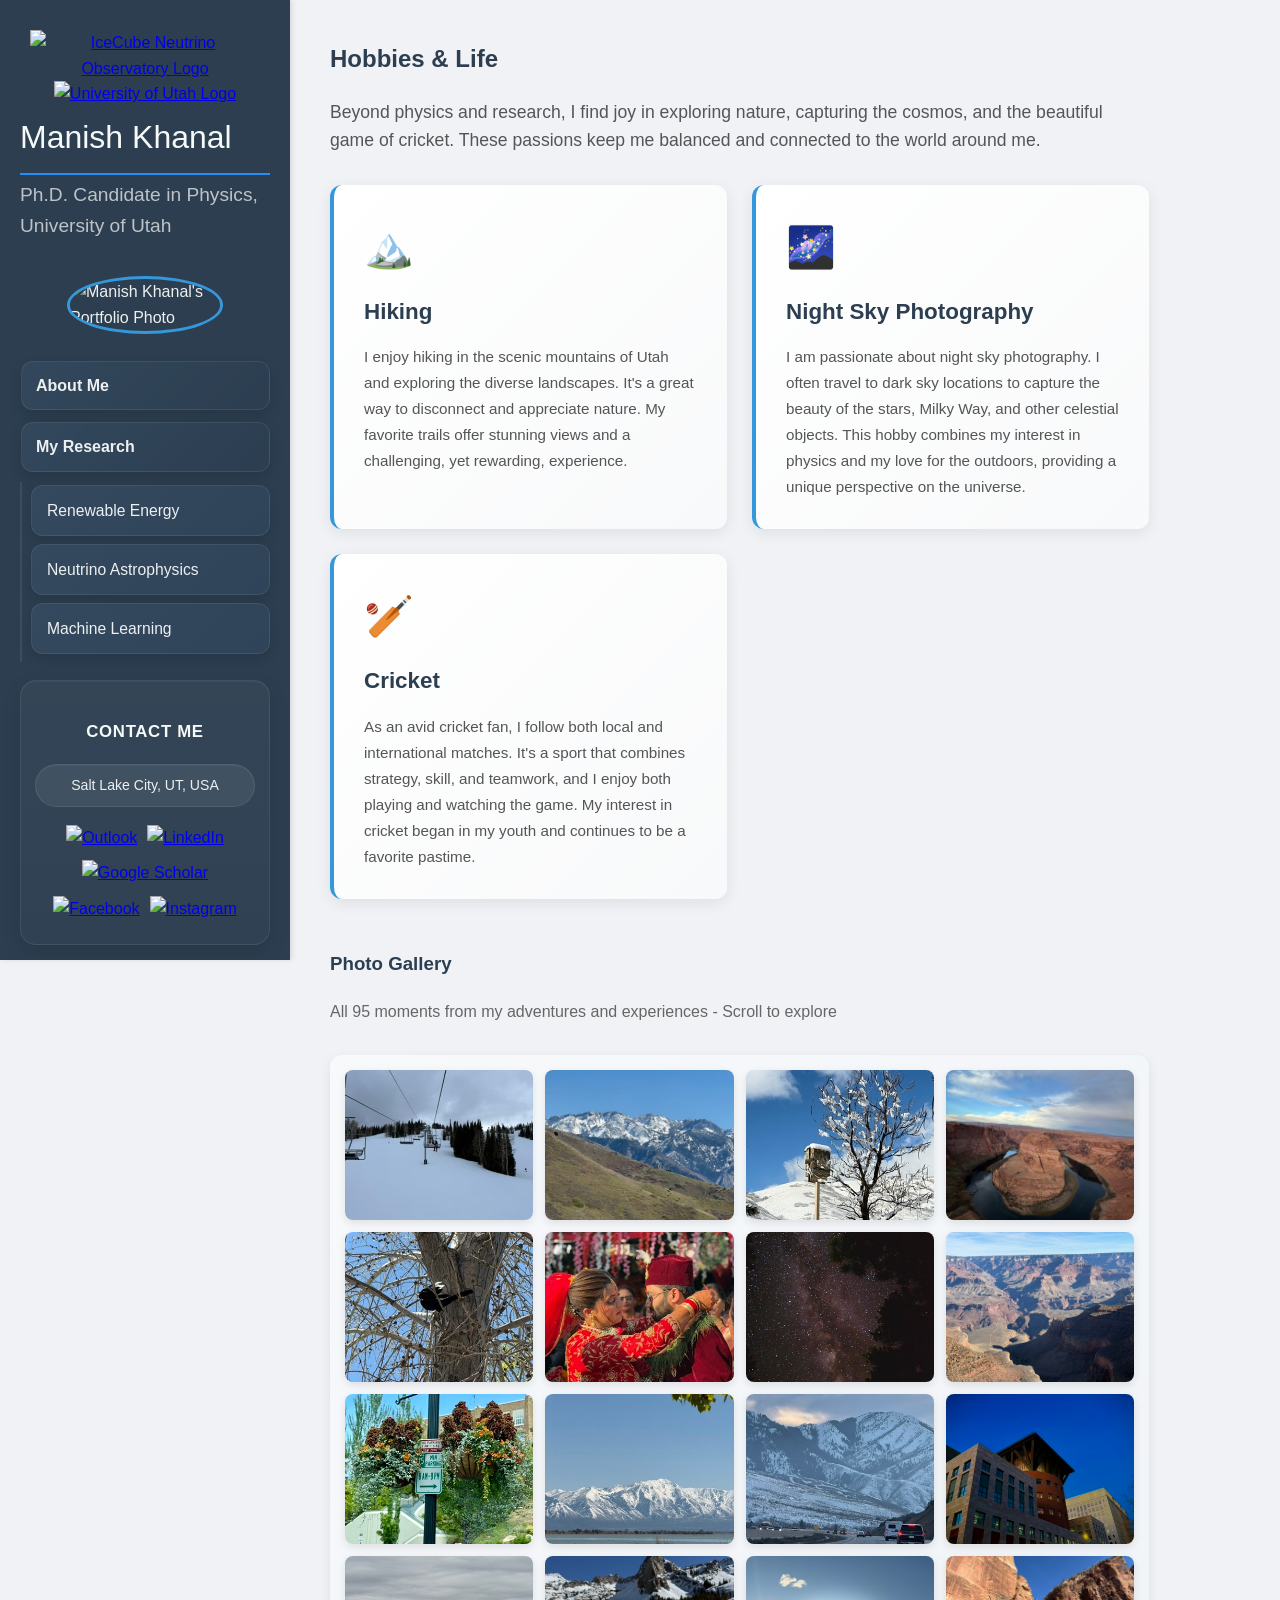
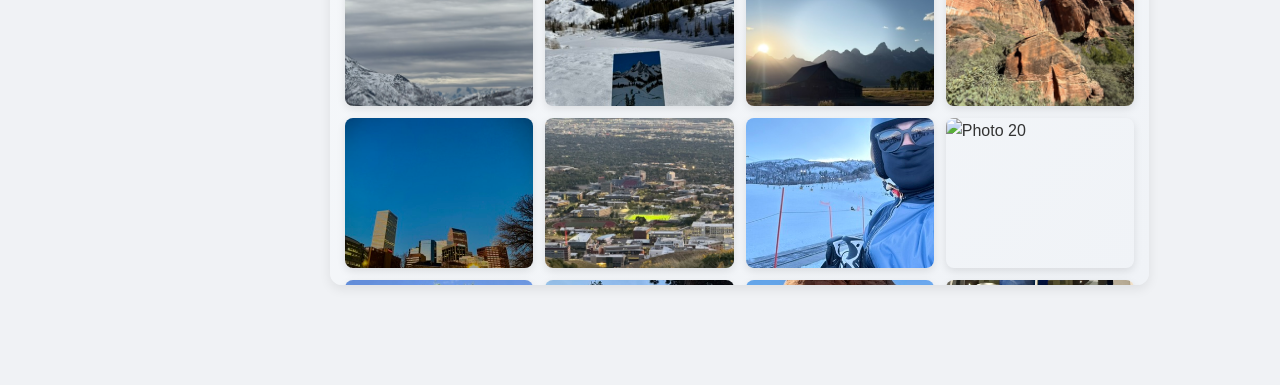
==== hobbies.html @ 235bc9e6 "layout change, hobby page updated, lot of new images" ====
<!DOCTYPE html>
<html lang="en">
<head>
    <meta charset="UTF-8">
    <meta name="viewport" content="width=device-width, initial-scale=1.0">
    <title>Manish's Hobbies & Life</title>
    <link rel="stylesheet" href="style.css">
</head>
<body>
    <div class="main-container">

        <div class="nav-sidebar">
            <header class="logo-header">
                <a href="https://www.icecube.wisc.edu" target="_blank">
                    <img src="images/icecube_logo.jpg" alt="IceCube Neutrino Observatory Logo" class="logo">
                </a>
                <a href="https://physics.utah.edu" target="_blank">
                    <img src="images/uofu_logo.png" alt="University of Utah Logo" class="logo">
                </a>
            </header>
            <h1 class="nav-title">Manish Khanal</h1>
            <p class="nav-subtitle">Ph.D. Candidate in Physics, University of Utah</p>
            <img src="images/portfolio.jpeg" alt="Manish Khanal's Portfolio Photo" class="portfolio-photo">

            <a href="index.html#about" class="nav-link">About Me</a>
            <a href="index.html#research" class="nav-link">My Research</a>
        
            <ul class="nav-links-list">
                <li><a href="index.html#solar-panels" class="sub-nav-link">Renewable Energy</a></li>
                <li><a href="neutrino_emission.html#neutrino-analysis" class="sub-nav-link">Neutrino Astrophysics</a></li>
                <li><a href="machine_learning.html#machine-learning" class="sub-nav-link">Machine Learning</a></li>
            </ul>
        
            <div class="contact-section">
                <h4>Contact Me</h4>
                <p class="location-text">Salt Lake City, UT, USA</p>
                <div class="contact-logos">
                    <a href="mailto:manish.khanal@utah.edu" target="_blank"><img src="images/outlook.png" alt="Outlook"></a>
                    <a href="https://www.linkedin.com/in/manish-khanal-b18b06b3/" target="_blank"><img src="images/linkedin.png" alt="LinkedIn"></a>
                    <a href="https://scholar.google.com/citations?user=y7E-qp8AAAAJ&hl=en&oi=ao" target="_blank"><img src="images/google_scholar.png" alt="Google Scholar"></a>
                    <a href="https://www.facebook.com/khanal.manish13" target="_blank"><img src="images/facebook.png" alt="Facebook"></a>
                    <a href="https://www.instagram.com/khanal_manish/" target="_blank"><img src="images/instagram.png" alt="Instagram"></a>
                </div>
            </div>
        </div>

        <div class="content-area">
            <section class="content-section active">
                <h2>Hobbies & Life</h2>
                <p style="font-size: 1.1em; color: #555; margin-bottom: 30px;">Beyond physics and research, I find joy in exploring nature, capturing the cosmos, and the beautiful game of cricket. These passions keep me balanced and connected to the world around me.</p>
                
                <!-- Hobby Cards Grid -->
                <div class="hobby-cards-grid">
                    <!-- Hiking Card -->
                    <div class="hobby-card">
                        <div class="hobby-card-icon">🏔️</div>
                        <h3>Hiking</h3>
                        <p>I enjoy hiking in the scenic mountains of Utah and exploring the diverse landscapes. It's a great way to disconnect and appreciate nature. My favorite trails offer stunning views and a challenging, yet rewarding, experience.</p>
                    </div>

                    <!-- Night Sky Photography Card -->
                    <div class="hobby-card">
                        <div class="hobby-card-icon">🌌</div>
                        <h3>Night Sky Photography</h3>
                        <p>I am passionate about night sky photography. I often travel to dark sky locations to capture the beauty of the stars, Milky Way, and other celestial objects. This hobby combines my interest in physics and my love for the outdoors, providing a unique perspective on the universe.</p>
                    </div>

                    <!-- Cricket Card -->
                    <div class="hobby-card">
                        <div class="hobby-card-icon">🏏</div>
                        <h3>Cricket</h3>
                        <p>As an avid cricket fan, I follow both local and international matches. It's a sport that combines strategy, skill, and teamwork, and I enjoy both playing and watching the game. My interest in cricket began in my youth and continues to be a favorite pastime.</p>
                    </div>
                </div>

                <!-- Photo Gallery -->
                <h3 style="margin-top: 50px; margin-bottom: 20px;">Photo Gallery</h3>
                <p style="color: #666; margin-bottom: 25px;">All 95 moments from my adventures and experiences - Scroll to explore</p>

                <div class="hobbies-full-gallery">
                    <img src="Hobbies_and_Life/017B1851-C18F-4CE0-9D3B-BD7426C7AF99_4_5005_c.jpeg" alt="Photo 1">
                    <img src="Hobbies_and_Life/02DE0E8D-BD96-4F7A-A7CB-77FEFAD4B416_4_5005_c.jpeg" alt="Photo 2">
                    <img src="Hobbies_and_Life/0559FD02-8089-47F7-A5D1-547093FF210C_4_5005_c.jpeg" alt="Photo 3">
                    <img src="Hobbies_and_Life/080DD6CC-2564-438B-ADCC-9A3ACFE06BD1_1_105_c.jpeg" alt="Photo 4">
                    <img src="Hobbies_and_Life/094713EF-1FD1-4F84-AF59-F64A5D6315E0_4_5005_c.jpeg" alt="Photo 5">
                    <img src="Hobbies_and_Life/0BB88F69-4EE4-4FE7-8C8B-1FABCC904FBC_4_5005_c.jpeg" alt="Photo 6">
                    <img src="Hobbies_and_Life/0E691955-A9EA-427E-A03A-BC2FE4EB07DB_4_5005_c.jpeg" alt="Photo 7">
                    <img src="Hobbies_and_Life/10247A38-C47A-4F08-9385-C125DF811C5B_1_105_c.jpeg" alt="Photo 8">
                    <img src="Hobbies_and_Life/12E4CC39-4751-4A7E-9F38-5554C86C96D8_4_5005_c.jpeg" alt="Photo 9">
                    <img src="Hobbies_and_Life/16E349BF-4B1A-4EFA-B11A-70520958B3D3_4_5005_c.jpeg" alt="Photo 10">
                    <img src="Hobbies_and_Life/172CC603-9423-4D46-BF0A-D009BB8DB2EA_4_5005_c.jpeg" alt="Photo 11">
                    <img src="Hobbies_and_Life/1AA8C7EF-71FF-4F7F-9176-0F5B998BA7E8_4_5005_c.jpeg" alt="Photo 12">
                    <img src="Hobbies_and_Life/1CC70126-639C-479C-95A9-93F84C14264A_1_105_c.jpeg" alt="Photo 13">
                    <img src="Hobbies_and_Life/1DEF2F4F-89CE-4028-BC0A-3796AEF959A1_4_5005_c.jpeg" alt="Photo 14">
                    <img src="Hobbies_and_Life/2425BB9F-E65A-46A0-9AB7-BE759B9DEB56_4_5005_c.jpeg" alt="Photo 15">
                    <img src="Hobbies_and_Life/24A64D36-8AAB-4DAF-9013-6B3F6868BFF6_1_105_c.jpeg" alt="Photo 16">
                    <img src="Hobbies_and_Life/2574C256-F25F-4135-A7C7-E0B39E336A6D_4_5005_c.jpeg" alt="Photo 17">
                    <img src="Hobbies_and_Life/27EC3EE4-7482-46DE-B541-2841F70E9678_4_5005_c.jpeg" alt="Photo 18">
                    <img src="Hobbies_and_Life/283A55C3-E76D-4236-836A-84B847E29D2D_4_5005_c.jpeg" alt="Photo 19">
                    <img src="Hobbies_and_Life/28D03ABA-412A-4B46-9E7B-F49E2B3E1EFC_4_5005_c.jpeg" alt="Photo 20">
                    <img src="Hobbies_and_Life/29BD7548-A1A5-4A00-8FA9-CE3C83A9507F_4_5005_c.jpeg" alt="Photo 21">
                    <img src="Hobbies_and_Life/2A7D5CB9-CFBB-404C-84B3-2D0B031C0FB7_4_5005_c.jpeg" alt="Photo 22">
                    <img src="Hobbies_and_Life/328C292C-ACB4-463E-9B6A-D1FBA8773172_4_5005_c.jpeg" alt="Photo 23">
                    <img src="Hobbies_and_Life/332D9F2F-D268-4D69-809F-54FD114357A0_1_105_c.jpeg" alt="Photo 24">
                    <img src="Hobbies_and_Life/342DDEA4-E592-4108-A7AB-C749AB7665FE_1_105_c.jpeg" alt="Photo 25">
                    <img src="Hobbies_and_Life/43112AAD-2B2F-4E30-8806-0803AA9157EF_1_105_c.jpeg" alt="Photo 26">
                    <img src="Hobbies_and_Life/45FB49AC-EA8C-4904-810E-4C09D7D8C596_4_5005_c.jpeg" alt="Photo 27">
                    <img src="Hobbies_and_Life/4740E9EC-63F5-41EA-9002-C8B1589D8207_4_5005_c.jpeg" alt="Photo 28">
                    <img src="Hobbies_and_Life/4820039C-A045-4CB2-A4C3-97488E21FE77_4_5005_c.jpeg" alt="Photo 29">
                    <img src="Hobbies_and_Life/49E93D22-22A7-49E5-9F05-580747F8E4E7_4_5005_c.jpeg" alt="Photo 30">
                    <img src="Hobbies_and_Life/4C583D8B-5982-47AD-84CF-22DBB6B89F8D_4_5005_c.jpeg" alt="Photo 31">
                    <img src="Hobbies_and_Life/4D3AF642-0700-4A4B-9E7B-281B27455D94_1_105_c.jpeg" alt="Photo 32">
                    <img src="Hobbies_and_Life/56BB935C-FA28-4356-8D1C-11F23285A25D_4_5005_c.jpeg" alt="Photo 33">
                    <img src="Hobbies_and_Life/63E83A99-F102-4F69-80B7-4BC01670B165_4_5005_c.jpeg" alt="Photo 34">
                    <img src="Hobbies_and_Life/6530C744-C09F-476F-9E98-F811C3A9E760_1_105_c.jpeg" alt="Photo 35">
                    <img src="Hobbies_and_Life/68F6398B-9B5F-41B8-A2F7-E7B289EA7EE5_4_5005_c.jpeg" alt="Photo 36">
                    <img src="Hobbies_and_Life/6AEF536D-B340-4811-AAA9-39ED4401DD2D_1_105_c.jpeg" alt="Photo 37">
                    <img src="Hobbies_and_Life/6DEE94D6-A308-4168-937D-C639CE0ECFAA_4_5005_c.jpeg" alt="Photo 38">
                    <img src="Hobbies_and_Life/755C970A-D46C-48BA-B45D-722233A485D2_4_5005_c.jpeg" alt="Photo 39">
                    <img src="Hobbies_and_Life/75F65614-8A7F-4EC7-98BC-AAC090F81337_4_5005_c.jpeg" alt="Photo 40">
                    <img src="Hobbies_and_Life/770E0D47-4795-49D0-A3F7-C11B08E0022B_4_5005_c.jpeg" alt="Photo 41">
                    <img src="Hobbies_and_Life/78DE16F9-B5F-41B8-A2F7-E7B289EA7EE5_4_5005_c.jpeg" alt="Photo 42">
                    <img src="Hobbies_and_Life/7AB1F613-7265-4E32-92A2-F49BCC9F9A1B_4_5005_c.jpeg" alt="Photo 43">
                    <img src="Hobbies_and_Life/7AB3187D-154A-4450-92E6-472C00BB0FD3_4_5005_c.jpeg" alt="Photo 44">
                    <img src="Hobbies_and_Life/7E27D6EB-070A-4D03-8296-A8BAAF79C680_4_5005_c.jpeg" alt="Photo 45">
                    <img src="Hobbies_and_Life/84DB0F51-DF7B-4ED1-950C-4356C3951C61_4_5005_c.jpeg" alt="Photo 46">
                    <img src="Hobbies_and_Life/87FDEFA8-C037-4D59-902D-20A9A5A28E63_4_5005_c.jpeg" alt="Photo 47">
                    <img src="Hobbies_and_Life/88084EDA-D30F-460B-9F95-EBBF20919A2A_1_105_c.jpeg" alt="Photo 48">
                    <img src="Hobbies_and_Life/8950A75B-2746-42FA-903B-07AB3704CF5A_4_5005_c.jpeg" alt="Photo 49">
                    <img src="Hobbies_and_Life/89CF8B2C-9C49-4897-9B21-4256F0B87E92_4_5005_c.jpeg" alt="Photo 50">
                    <img src="Hobbies_and_Life/8B1899FE-5A7F-4871-A3B5-A1721A2ED6C4_1_105_c.jpeg" alt="Photo 51">
                    <img src="Hobbies_and_Life/8BA912D6-9231-41F7-917E-FE5BDAD02319_1_105_c.jpeg" alt="Photo 52">
                    <img src="Hobbies_and_Life/8CC1BA1F-DF6D-41B2-80CE-7223219FBD7E_4_5005_c.jpeg" alt="Photo 53">
                    <img src="Hobbies_and_Life/9309C2C6-0111-4394-B73B-C15C08F99C84_4_5005_c.jpeg" alt="Photo 54">
                    <img src="Hobbies_and_Life/9592ED91-B9F0-49A2-852B-36AE720994DE_4_5005_c.jpeg" alt="Photo 55">
                    <img src="Hobbies_and_Life/9BB78A63-4142-466B-997D-DF14A4A9FCEB_4_5005_c.jpeg" alt="Photo 56">
                    <img src="Hobbies_and_Life/9D252803-1767-418B-80A3-D8EDDF6222A5_4_5005_c.jpeg" alt="Photo 57">
                    <img src="Hobbies_and_Life/9F6B5AEC-A162-4942-8510-3745DDA84D41_1_105_c.jpeg" alt="Photo 58">
                    <img src="Hobbies_and_Life/A3B03FC3-0414-4D27-9AE2-1370BE2A88EE_4_5005_c.jpeg" alt="Photo 59">
                    <img src="Hobbies_and_Life/A3B87DE5-8353-4401-9641-DA6E207D6011_4_5005_c.jpeg" alt="Photo 60">
                    <img src="Hobbies_and_Life/AAC3BB2F-16A2-47AA-B274-0D4E0DF67589_4_5005_c.jpeg" alt="Photo 61">
                    <img src="Hobbies_and_Life/AB23514A-DAC3-48FC-8723-5DD154339CA9_4_5005_c.jpeg" alt="Photo 62">
                    <img src="Hobbies_and_Life/ACF0FC73-7AD2-46EB-A24D-512719AA8860_1_105_c.jpeg" alt="Photo 63">
                    <img src="Hobbies_and_Life/AEB36643-045C-46CB-88EB-12B6670DE879_4_5005_c.jpeg" alt="Photo 64">
                    <img src="Hobbies_and_Life/AF0DC70B-9025-425F-830B-7E8F69070F86_1_105_c.jpeg" alt="Photo 65">
                    <img src="Hobbies_and_Life/B3A413F9-596D-42D1-B3F3-5EED3DF4E062_4_5005_c.jpeg" alt="Photo 66">
                    <img src="Hobbies_and_Life/B4BE1362-9C1F-4B38-B401-8B70E73285C3_4_5005_c.jpeg" alt="Photo 67">
                    <img src="Hobbies_and_Life/B56E679D-491E-4582-B15C-3D1A90F0146B_1_105_c.jpeg" alt="Photo 68">
                    <img src="Hobbies_and_Life/B7F2CA50-9377-4F68-84EB-CE3C34C61B27_4_5005_c.jpeg" alt="Photo 69">
                    <img src="Hobbies_and_Life/BD3049E1-282D-4983-B17F-FAFD1001ED3C_1_105_c.jpeg" alt="Photo 70">
                    <img src="Hobbies_and_Life/BF0554E2-D4B9-4DCC-BAFE-76BD292AF1F8_4_5005_c.jpeg" alt="Photo 71">
                    <img src="Hobbies_and_Life/C0E56EA9-427B-483D-8837-8175A9B73969_1_105_c.jpeg" alt="Photo 72">
                    <img src="Hobbies_and_Life/C1664C4E-0E4A-4FD0-9929-E5EC2EB4FF2C_1_105_c.jpeg" alt="Photo 73">
                    <img src="Hobbies_and_Life/CA08658A-CE47-47DF-AF9B-B9D395CCB787_1_105_c.jpeg" alt="Photo 74">
                    <img src="Hobbies_and_Life/CC0CDA7A-A4F8-4C1D-A8E8-1F59D75AA84D_4_5005_c.jpeg" alt="Photo 75">
                    <img src="Hobbies_and_Life/CC0FCF34-46BC-49BE-9067-EC16E44BE89E_1_105_c.jpeg" alt="Photo 76">
                    <img src="Hobbies_and_Life/CC645D57-4989-45E8-8BDC-B523D1DAB58F_4_5005_c.jpeg" alt="Photo 77">
                    <img src="Hobbies_and_Life/CD0677D8-FECE-4C30-8D0C-8B0F5566BE69_4_5005_c.jpeg" alt="Photo 78">
                    <img src="Hobbies_and_Life/CD5728C7-7EB9-4FF1-89E4-D7BC48C49E2D_4_5005_c.jpeg" alt="Photo 79">
                    <img src="Hobbies_and_Life/D11F564F-2C12-43C2-A889-993894E5277F_1_105_c.jpeg" alt="Photo 80">
                    <img src="Hobbies_and_Life/D7729D46-4BE7-4FAC-A38A-14902268DB49_4_5005_c.jpeg" alt="Photo 81">
                    <img src="Hobbies_and_Life/D8AD4546-372E-4E72-9168-E5CC54CA1B0F_4_5005_c.jpeg" alt="Photo 82">
                    <img src="Hobbies_and_Life/DA5E50E7-CFCC-4BB5-A0E5-B4CFF041EC03_4_5005_c.jpeg" alt="Photo 83">
                    <img src="Hobbies_and_Life/DB38BC02-1A80-435F-ACE2-FCF0A957DEDF_4_5005_c.jpeg" alt="Photo 84">
                    <img src="Hobbies_and_Life/E3261690-16AF-470A-8AF4-F90FEA890763_4_5005_c.jpeg" alt="Photo 85">
                    <img src="Hobbies_and_Life/E852ABB5-81A0-4EAF-A3E0-E638CD5C03BA_4_5005_c.jpeg" alt="Photo 86">
                    <img src="Hobbies_and_Life/E98B1071-04E5-4FBD-B324-10F67BB99B6D_4_5005_c.jpeg" alt="Photo 87">
                    <img src="Hobbies_and_Life/E99A39F8-D667-41F7-966A-90F51FA4B2DD_1_105_c.jpeg" alt="Photo 88">
                    <img src="Hobbies_and_Life/EECEBECB-CE87-41B7-BAF8-529BBDEB9A57_4_5005_c.jpeg" alt="Photo 89">
                    <img src="Hobbies_and_Life/F22ECB6B-773B-4F5E-9768-C24CEB9D50A6_4_5005_c.jpeg" alt="Photo 90">
                    <img src="Hobbies_and_Life/F2E648B0-FD83-412A-835D-89E0FD0A327C_4_5005_c.jpeg" alt="Photo 91">
                    <img src="Hobbies_and_Life/F4DF6EED-AD51-48DF-99CB-BAC03A19B289_4_5005_c.jpeg" alt="Photo 92">
                    <img src="Hobbies_and_Life/FA1B2D14-62C0-4BF9-ADC1-FD5806E257B9_4_5005_c.jpeg" alt="Photo 93">
                    <img src="Hobbies_and_Life/FBB98CEE-60CA-4C3A-A023-7F07532EAF5F_4_5005_c.jpeg" alt="Photo 94">
                    <img src="Hobbies_and_Life/FDB11175-D843-403D-B0C9-6D0403821316_4_5005_c.jpeg" alt="Photo 95">
                </div>

            </section>
        </div>
    </div>

    <script src="script.js"></script>
</body>
</html>
---- style.css ----
body {
    font-family: 'Segoe UI', Tahoma, Geneva, Verdana, sans-serif;
    margin: 0;
    background-color: #f0f2f5; /* A light grey background */
    color: #333;
    line-height: 1.6;
}

/* Main Container for the Flexbox Layout */
.main-container {
    display: flex;
    min-height: 100vh;
}

/* Left Navigation Sidebar */
.nav-sidebar {
    width: 250px;
    background-color: #2c3e50;
    color: #ecf0f1;
    padding: 30px 20px;
    box-shadow: 2px 0 5px rgba(0, 0, 0, 0.1);
    display: flex;
    flex-direction: column;
    position: fixed;
    height: 100vh;
    z-index: 100;
    overflow-y: auto;
}

.nav-title {
    font-size: 2em;
    font-weight: 300;
    margin-bottom: 5px;
    color:#f5f9f7;
    border-bottom: 2px solid #278ef5;
    padding-bottom: 10px;
}

.nav-subtitle {
    font-size: 1.2em;
    font-weight: 300;
    color: #bdc3c7;
    margin-top: 0;
    margin-bottom: 20px;
}

.nav-link, .sub-nav-link {
    color: #ecf0f1;
    text-decoration: none;
    padding: 2px 12px;
    margin-bottom: 0px;
    border-radius: 12px;
    transition: background-color 0.25s ease, color 0.25s ease, transform 0.25s ease, box-shadow 0.25s ease;
}

.nav-link:hover, .sub-nav-link:hover {
    background-color: #34495e;
    transform: translateX(1px);
}

.nav-link {
    font-size: 1em;
    padding: 11px 14px;
    margin-top: 12px;
    margin-left:1px;
    font-weight: bold;
    background: linear-gradient(135deg, rgba(52, 73, 94, 0.92), rgba(44, 62, 80, 1));
    border: 1px solid rgba(255, 255, 255, 0.08);
    box-shadow: 0 6px 14px rgba(0, 0, 0, 0.12);
}

.nav-link.active {
    background: linear-gradient(135deg, #3498db, #2980b9);
    border: 1px solid rgba(52, 152, 219, 0.5);
    box-shadow: 0 6px 20px rgba(52, 152, 219, 0.4);
    color: #fff;
}

.sub-nav-link {
    margin-top: 3px;
    margin-left: 3px;
    padding: 9px 10px;
    font-size: 0.8em;
    background: rgba(255, 255, 255, 0.06);
    border: 1px solid rgba(255, 255, 255, 0.08);
    box-shadow: 0 2px 10px rgba(0, 0, 0, 0.08);
}

/* Main Content Area */
.content-area {
    margin-left: 290px; /* Aligned with sidebar width (250px + 40px padding) */
    flex-grow: 1;
    padding: 40px;
    box-sizing: border-box;
    overflow-x: hidden;
}

/* Sections Styling */
.content-section {
    width: 90%;    margin-bottom: 60px; /* added spacing between sections */}

/* Manual slider */
.manual-slider {
    position: relative;
    display: flex;
    align-items: center;
    gap: 10px;
    margin: 18px 0 24px 0;
}

.manual-slider--compact {
    min-height: 250px;
}

.manual-slider--large {
    min-height: 290px;
}

.slider-viewport {
    width: 100%;
    overflow-x: auto;
    overflow-y: hidden;
    scroll-snap-type: x mandatory;
    scroll-behavior: smooth;
    scrollbar-width: none;
    -ms-overflow-style: none;
    border-radius: 16px;
    background: #f7f9fb;
    padding: 18px 10px;
    box-shadow: 0 6px 18px rgba(0, 0, 0, 0.08);
}

.slider-viewport::-webkit-scrollbar {
    display: none;
}

.slider-track {
    display: flex;
    gap: 16px;
    width: max-content;
    align-items: stretch;
}

.slider-track img {
    flex: 0 0 auto;
    width: 260px;
    height: 180px;
    object-fit: cover;
    border-radius: 14px;
    scroll-snap-align: start;
    box-shadow: 0 4px 12px rgba(0, 0, 0, 0.12);
    transition: transform 0.2s ease, box-shadow 0.2s ease;
}

.manual-slider--large .slider-track img {
    width: 300px;
    height: 220px;
}

.slider-track img:hover {
    transform: translateY(-3px) scale(1.02);
    box-shadow: 0 10px 20px rgba(0, 0, 0, 0.14);
}

.slider-button {
    flex: 0 0 auto;
    width: 44px;
    height: 44px;
    border: none;
    border-radius: 50%;
    background: #3498db;
    color: white;
    font-size: 1.8rem;
    line-height: 1;
    cursor: pointer;
    box-shadow: 0 4px 12px rgba(0, 0, 0, 0.12);
    display: grid;
    place-items: center;
    transition: background-color 0.2s ease, transform 0.2s ease;
}

.slider-button:hover {
    background: #2980b9;
    transform: translateY(-2px);
}

.slider-button:active {
    transform: translateY(0);
}

@media (max-width: 900px) {
    .manual-slider {
        gap: 8px;
    }

    .slider-button {
        width: 38px;
        height: 38px;
        font-size: 1.5rem;
    }

    .slider-track img {
        width: 220px;
        height: 150px;
    }

    .manual-slider--large .slider-track img {
        width: 240px;
        height: 170px;
    }
}

/* Research section image */
.research-section-image {
    width: 100%;
    max-width: 600px;
    height: auto;
    border-radius: 10px;
    object-fit: cover;
    box-shadow: 0 6px 16px rgba(0, 0, 0, 0.12);
    margin: 24px 0;
    display: block;
}

/* Research images grid */
.research-images-grid {
    display: grid;
    grid-template-columns: repeat(auto-fit, minmax(300px, 1fr));
    gap: 24px;
    margin: 32px 0;
}

.research-images-grid img {
    width: 100%;
    height: auto;
    border-radius: 12px;
    object-fit: cover;
    box-shadow: 0 6px 16px rgba(0, 0, 0, 0.12);
    transition: transform 0.3s ease, box-shadow 0.3s ease;
}

.research-images-grid img:hover {
    transform: translateY(-8px);
    box-shadow: 0 12px 24px rgba(0, 0, 0, 0.16);
}

/* Research document box */
.research-document-box {
    background: linear-gradient(135deg, #ecf0f1 0%, #f5f7fa 100%);
    border-left: 5px solid #3498db;
    padding: 24px;
    border-radius: 10px;
    margin: 32px 0;
    box-shadow: 0 4px 12px rgba(0, 0, 0, 0.08);
}

.research-document-box h4 {
    color: #2c3e50;
    margin-top: 0;
    font-size: 1.2em;
}

/* Landing page research summaries */
.research-summary {
    font-size: 1.05em;
    color: #34495e;
    background: linear-gradient(135deg, #f8fbff 0%, #eef5fb 100%);
    border-left: 5px solid #3498db;
    padding: 18px 20px;
    border-radius: 12px;
    margin: 12px 0 18px;
    box-shadow: 0 4px 14px rgba(0, 0, 0, 0.06);
}

.research-pill-row {
    display: flex;
    flex-wrap: wrap;
    gap: 10px;
    margin: 14px 0 18px;
}

.research-pill {
    display: inline-block;
    background: #eaf3fb;
    color: #2c3e50;
    border: 1px solid #cfe3f5;
    padding: 8px 12px;
    border-radius: 999px;
    font-size: 0.9em;
    font-weight: 600;
}

.research-card-grid {
    display: grid;
    grid-template-columns: repeat(auto-fit, minmax(240px, 1fr));
    gap: 16px;
    margin: 18px 0 22px;
}

.research-info-card {
    background: #ffffff;
    border-radius: 14px;
    padding: 18px 18px 16px;
    border: 1px solid #e7edf3;
    box-shadow: 0 6px 16px rgba(0, 0, 0, 0.06);
    transition: transform 0.25s ease, box-shadow 0.25s ease;
}

.research-info-card:hover {
    transform: translateY(-4px);
    box-shadow: 0 10px 22px rgba(0, 0, 0, 0.09);
}

.research-info-card h3 {
    font-size: 1.05em;
    margin-bottom: 10px;
    color: #2c3e50;
}

.research-info-card p {
    margin: 0;
    color: #566573;
}

.highlights-stack {
    display: flex;
    flex-direction: column;
    gap: 16px;
    margin: 18px 0 22px;
}

.cv-list {
    margin: 0;
    padding-left: 20px;
    color: #566573;
}

.cv-list li {
    margin-bottom: 8px;
}

.cv-list li:last-child {
    margin-bottom: 0;
}

.publication-list em {
    color: #34495e;
}

.research-metric-row {
    display: grid;
    grid-template-columns: repeat(auto-fit, minmax(150px, 1fr));
    gap: 14px;
    margin: 18px 0 18px;
}

.research-metric {
    background: linear-gradient(135deg, #ffffff 0%, #f5f9fc 100%);
    border: 1px solid #e5edf4;
    border-radius: 12px;
    padding: 16px;
    text-align: center;
    box-shadow: 0 4px 12px rgba(0, 0, 0, 0.05);
}

.research-metric span {
    display: block;
    font-size: 1.35em;
    font-weight: 700;
    color: #3498db;
    margin-bottom: 6px;
}

.research-metric small {
    color: #6b7b88;
    font-size: 0.9em;
}

.research-cta-link {
    display: inline-block;
    margin-top: 8px;
    padding: 12px 18px;
    background-color: #3498db;
    color: #ffffff;
    text-decoration: none;
    font-weight: bold;
    border-radius: 8px;
    transition: background-color 0.25s ease, transform 0.2s ease;
}

.research-cta-link:hover {
    background-color: #2980b9;
    transform: translateY(-2px);
}

.document-link {
    display: inline-block;
    margin-top: 12px;
    padding: 12px 20px;
    background-color: #3498db;
    color: #fff;
    text-decoration: none;
    border-radius: 6px;
    transition: background-color 0.3s ease, transform 0.2s ease;
    font-weight: bold;
}

.document-link:hover {
    background-color: #2980b9;
    transform: translateY(-2px);
}

/* Academic Overview Styling */
.education-timeline {
    margin: 24px 0;
}

.education-item {
    background: linear-gradient(135deg, #f5f7fa 0%, #ecf0f1 100%);
    border-left: 5px solid #3498db;
    padding: 20px;
    margin-bottom: 20px;
    border-radius: 8px;
    box-shadow: 0 2px 8px rgba(0, 0, 0, 0.08);
}

.education-degree {
    font-size: 1.2em;
    font-weight: bold;
    color: #2c3e50;
    margin-bottom: 6px;
}

.education-institution {
    color: #3498db;
    font-weight: 600;
    margin-bottom: 4px;
}

.education-period {
    color: #7f8c8d;
    font-size: 0.95em;
    margin-bottom: 10px;
}

.education-details p {
    margin: 6px 0;
    color: #555;
    font-size: 0.95em;
}

.research-experience {
    margin: 24px 0;
}

.research-experience h4 {
    color: #2c3e50;
    margin-top: 20px;
    margin-bottom: 8px;
    font-size: 1.1em;
    border-bottom: 2px solid #ecf0f1;
    padding-bottom: 8px;
}

.research-experience p {
    color: #555;
    margin: 8px 0;
    font-size: 0.95em;
}

.research-experience ul {
    margin: 12px 0 24px 24px;
    color: #555;
}

.research-experience li {
    margin-bottom: 10px;
    line-height: 1.6;
}

.expertise-grid {
    display: grid;
    grid-template-columns: repeat(auto-fit, minmax(280px, 1fr));
    gap: 20px;
    margin: 24px 0;
}

.expertise-item {
    background: #f9fafb;
    border: 2px solid #ecf0f1;
    border-radius: 10px;
    padding: 18px;
    transition: all 0.3s ease;
}

.expertise-item:hover {
    border-color: #3498db;
    box-shadow: 0 6px 16px rgba(52, 152, 219, 0.15);
    transform: translateY(-4px);
}

.expertise-item strong {
    color: #2c3e50;
    font-size: 1.05em;
    display: block;
    margin-bottom: 10px;
    border-bottom: 2px solid #3498db;
    padding-bottom: 8px;
}

.expertise-item p {
    color: #555;
    font-size: 0.95em;
    margin: 0;
}

.hidden {
    display: none;
}

.active {
    display: block;
}

/* Specific Element Styling */
h1, h2, h3 {
    color: #2c3e50;
    margin-top: 0;
}

p {
    margin-bottom: 1em;
}

.content-section h2 a {
    color: inherit;
    text-decoration: none;
}

.content-section h2 a:hover {
    color: #3498db;
}

.research-section-heading {
    display: inline-block;
    padding: 10px 16px;
    margin-bottom: 14px;
    border-radius: 12px;
    background: linear-gradient(135deg, #f7fbff 0%, #e9f3fb 100%);
    border: 1px solid #d8e8f5;
    box-shadow: 0 4px 12px rgba(0, 0, 0, 0.06);
}

.research-section-heading a {
    display: inline-block;
    position: relative;
    padding-left: 14px;
    text-decoration: none;
}

.research-section-heading a::before {
    content: '';
    position: absolute;
    left: 0;
    top: 50%;
    transform: translateY(-50%);
    width: 5px;
    height: 70%;
    border-radius: 999px;
    background: #3498db;
}

.back-to-research {
    display: inline-block;
    margin-bottom: 20px;
    color: #3498db;
    text-decoration: none;
    font-weight: bold;
}

.back-to-research:hover {
    color: #2980b9;
}

/* New styling for the research links list */
.nav-links-list {
    list-style-type: none; /* Removes bullet points */
    padding: 0;
    margin: 10px 0 0 0;
    padding-left: 6px;
    border-left: 2px solid rgba(255, 255, 255, 0.08);
}

.nav-links-list li {
    margin-bottom: 8px;
}

.nav-links-list li a {
    display: block; /* Makes the entire link a clickable block */
    background: linear-gradient(135deg, #34495e 0%, #2f4359 100%);
    color: #ecf0f1;
    text-decoration: none;
    padding: 12px 15px;
    border-radius: 12px;
    font-size: 0.98em; /* Increased font size */
    transition: transform 0.25s ease, background-color 0.25s ease, box-shadow 0.25s ease;
    box-shadow: 0 5px 12px rgba(0, 0, 0, 0.12);
}

.nav-links-list li a:hover {
    background-color: #3498db;
    transform: translateY(-2px) translateX(2px); /* Subtle animation on hover */
    box-shadow: 0 10px 16px rgba(0, 0, 0, 0.16);
}

/* Styling for the About Me links container */
.about-links {
    margin-top: 10px;
    display: flex;
    gap: 15px; /* Adds space between the buttons */
}

/* Base styling for the buttons */
.cv-link,
.github-link {
    display: inline-block;
    padding: 12px 24px;
    text-decoration: none;
    font-weight: bold;
    border-radius: 5px;
    transition: background-color 0.3s ease, transform 0.3s ease;
}

/* Specific button colors and hover effects */
.cv-link {
    background-color: #3498db; /* A nice blue color */
    color: #fff;
}

.cv-link:hover {
    background-color: #2980b9;
    transform: translateY(-2px);
}

.github-link {
    background-color: #2c3e50; /* A dark grey color */
    color: #fff;
}

.github-link:hover {
    background-color: #34495e;
    transform: translateY(-2px);
}

/* Styling for the header with logos */
/* New styling for the logo header inside the sidebar */
.logo-header {
    text-align: center;
    padding-bottom: 5px;

}

.logo {
    height: 38px; /* A smaller height to fit the sidebar */
    width: auto; /* Maintain aspect ratio */
    margin: 0 10px; /* Adjust spacing between logos */
}

/* Styling for the contact section in the sidebar */
.contact-section {
    margin-top: auto;
    padding: 16px 14px 12px;
    margin-top: 18px;
    border-top: 0;
    width: 100%; /* Ensure the section takes full width of its parent */
    min-width: 100%;
    align-self: stretch;
    box-sizing: border-box; /* To prevent padding from overflowing the width */
    background: linear-gradient(180deg, rgba(255,255,255,0.04), rgba(255,255,255,0.02));
    border: 1px solid rgba(255, 255, 255, 0.08);
    border-radius: 16px;
    box-shadow: inset 0 1px 0 rgba(255,255,255,0.04), 0 8px 20px rgba(0,0,0,0.10);
    transition: transform 0.25s ease, box-shadow 0.25s ease, border-color 0.25s ease, background 0.25s ease;
}

.contact-section.is-active {
    background: linear-gradient(180deg, rgba(52, 152, 219, 0.16), rgba(255, 255, 255, 0.03));
    border-color: rgba(52, 152, 219, 0.55);
    box-shadow: 0 0 0 1px rgba(52, 152, 219, 0.12), 0 12px 28px rgba(0,0,0,0.16);
    transform: translateY(-2px);
}

.contact-section.is-active h4 {
    color: #ffffff;
    text-shadow: 0 0 10px rgba(52, 152, 219, 0.55);
}

.contact-section.is-active .location-text {
    background: rgba(52, 152, 219, 0.22);
    box-shadow: 0 0 0 1px rgba(52, 152, 219, 0.25), 0 0 18px rgba(52, 152, 219, 0.15);
}

.contact-section.is-active .contact-logos img {
    filter: drop-shadow(0 0 10px rgba(52, 152, 219, 0.35));
}

.contact-section h4 {
    color: #f5f9f7;
    text-align: center;
    margin-bottom: 18px;
    font-size: 1.05em;
    letter-spacing: 0.04em;
    text-transform: uppercase;
}

.contact-logos {
    display: flex;
    justify-content: center; /* Center the logos horizontally */
    flex-wrap: wrap;
    gap: 10px;
    width: 100%; /* Explicitly set this to ensure centering works */
    margin-bottom: 10px;
}

.contact-logos img {
    height: 38px;
    width: auto;
    margin-bottom: 0;
    transition: transform 0.2s ease, filter 0.2s ease;
}

.contact-logos img:hover {
    transform: scale(1.12) translateY(-2px);
    filter: drop-shadow(0 0 10px rgba(52, 152, 219, 0.45));
}

.site-footer {
    padding: 30px;
    text-align: center;
}

.site-footer .contact-logos {
    display: flex;
    justify-content: center;
    gap: 25px;
}

.location-text {
    color: #ecf0f1; /* A light grey color */
    text-align: center;
    font-size: 0.88em;
    margin-top: 0;
    margin-bottom: 18px;
    padding: 9px 13px;
    background: rgba(255, 255, 255, 0.07);
    border-radius: 999px;
    display: block;
    width: 100%;
    box-sizing: border-box;
    border: 1px solid rgba(255,255,255,0.08);
    box-shadow: inset 0 1px 0 rgba(255,255,255,0.05);
}

.portfolio-photo {
    width: 150px;
    height: 150px;
    border-radius: 50%; /* Makes the image a perfect circle */
    object-fit: cover; /* Ensures the image fills the space without distortion */
    border: 3px solid #3498db;
    margin-top: 15px;
    margin-bottom: 15px;
    display: block; /* Centers the image on its own line */
    margin-left: auto;
    margin-right: auto;
}

/* Hobby Cards Grid */
.hobby-cards-grid {
    display: grid;
    grid-template-columns: repeat(auto-fit, minmax(320px, 1fr));
    gap: 25px;
    margin-bottom: 40px;
    margin-top: 30px;
}

.hobby-card {
    background: linear-gradient(135deg, #ffffff 0%, #f8f9fa 100%);
    border-radius: 12px;
    padding: 30px;
    box-shadow: 0 4px 15px rgba(0, 0, 0, 0.08);
    transition: all 0.3s ease;
    border-left: 4px solid #3498db;
}

.hobby-card:hover {
    transform: translateY(-5px);
    box-shadow: 0 8px 25px rgba(52, 152, 219, 0.15);
}

.hobby-card-icon {
    font-size: 2.5em;
    margin-bottom: 15px;
    display: block;
}

.hobby-card h3 {
    color: #2c3e50;
    margin: 10px 0 15px 0;
    font-size: 1.4em;
    font-weight: 600;
}

.hobby-card p {
    color: #555;
    line-height: 1.7;
    margin: 0;
    font-size: 0.95em;
}

/* Gallery slider styling for hobbies */
.manual-slider--gallery {
    margin-top: 30px;
    margin-bottom: 40px;
}

.manual-slider--gallery .slider-viewport {
    height: 320px;
    overflow-x: auto;
    overflow-y: hidden;
    scroll-snap-type: x mandatory;
    scroll-behavior: smooth;
    scrollbar-width: none;
    -ms-overflow-style: none;
    border-radius: 16px;
    background: linear-gradient(135deg, #f7f9fb 0%, #f0f3f7 100%);
    padding: 15px;
    box-shadow: 0 6px 18px rgba(0, 0, 0, 0.08);
}

.manual-slider--gallery .slider-viewport::-webkit-scrollbar {
    display: none;
}

.manual-slider--gallery .slider-track {
    display: flex;
    gap: 15px;
    width: max-content;
    align-items: stretch;
}

.manual-slider--gallery .slider-track img {
    flex: 0 0 auto;
    width: 260px;
    height: 280px;
    object-fit: cover;
    border-radius: 12px;
    box-shadow: 0 4px 12px rgba(0, 0, 0, 0.1);
    transition: transform 0.3s ease, box-shadow 0.3s ease;
    scroll-snap-align: start;
    scroll-snap-stop: always;
    cursor: pointer;
}

.manual-slider--gallery .slider-track img:hover {
    transform: translateY(-4px) scale(1.02);
    box-shadow: 0 6px 20px rgba(52, 152, 219, 0.2);
}

/* Hobbies Photo Grid - 20+ images displayed at once with scrolling */
.hobbies-photo-grid {
    display: grid;
    grid-template-columns: repeat(auto-fit, minmax(180px, 1fr));
    gap: 15px;
    margin: 30px 0 40px;
    overflow-y: auto;
    max-height: 600px;
    padding: 10px;
    background: linear-gradient(135deg, #f7f9fb 0%, #f0f3f7 100%);
    border-radius: 12px;
    box-shadow: 0 4px 12px rgba(0, 0, 0, 0.08);
}

.hobbies-photo-grid img {
    width: 100%;
    height: 180px;
    object-fit: cover;
    border-radius: 10px;
    box-shadow: 0 4px 10px rgba(0, 0, 0, 0.1);
    transition: transform 0.3s ease, box-shadow 0.3s ease;
    cursor: pointer;
}

.hobbies-photo-grid img:hover {
    transform: scale(1.05);
    box-shadow: 0 6px 18px rgba(52, 152, 219, 0.2);
}

/* Hobbies Preview on Landing Page */
.hobbies-preview-grid {
    display: grid;
    grid-template-columns: repeat(auto-fit, minmax(240px, 1fr));
    gap: 20px;
    margin: 25px 0 30px;
}

.hobby-preview-card {
    background: linear-gradient(135deg, #f5f9ff 0%, #f0f5fb 100%);
    border: 1px solid #d8e8f5;
    border-radius: 12px;
    padding: 24px;
    text-align: center;
    transition: all 0.3s ease;
    box-shadow: 0 2px 8px rgba(0, 0, 0, 0.05);
}

.hobby-preview-card:hover {
    transform: translateY(-4px);
    box-shadow: 0 6px 16px rgba(52, 152, 219, 0.1);
    border-color: #3498db;
}

.hobby-preview-icon {
    font-size: 2.2em;
    margin-bottom: 12px;
    display: block;
}

.hobby-preview-card h4 {
    color: #2c3e50;
    margin: 10px 0 8px;
    font-size: 1.2em;
    font-weight: 600;
}

.hobby-preview-card p {
    color: #666;
    margin: 0;
    font-size: 0.95em;
}

/* Full Hobbies Gallery on hobbies.html page */
.hobbies-full-gallery {
    display: grid;
    grid-template-columns: repeat(auto-fill, minmax(150px, 1fr));
    gap: 12px;
    margin: 30px 0 40px;
    overflow-y: auto;
    max-height: 800px;
    padding: 15px;
    background: linear-gradient(135deg, #f7f9fb 0%, #f0f3f7 100%);
    border-radius: 12px;
    box-shadow: 0 4px 12px rgba(0, 0, 0, 0.08);
}

.hobbies-full-gallery img {
    width: 100%;
    height: 150px;
    object-fit: cover;
    border-radius: 8px;
    box-shadow: 0 3px 8px rgba(0, 0, 0, 0.1);
    transition: transform 0.3s ease, box-shadow 0.3s ease;
    cursor: pointer;
}

.hobbies-full-gallery img:hover {
    transform: scale(1.08);
    box-shadow: 0 6px 16px rgba(52, 152, 219, 0.25);
}

.profile-pic {
    width: 600px;
    height: 500px;
    /* border-radius: 50%; Makes the image a perfect circle */
    object-fit: cover; /* Ensures the image fills the space without distortion */
    border: 3px solid #3498db;
    margin-top: 15px;
    margin-bottom: 15px;
    display: block; /* Centers the image on its own line */
    margin-left: auto;
    margin-right: auto;
}
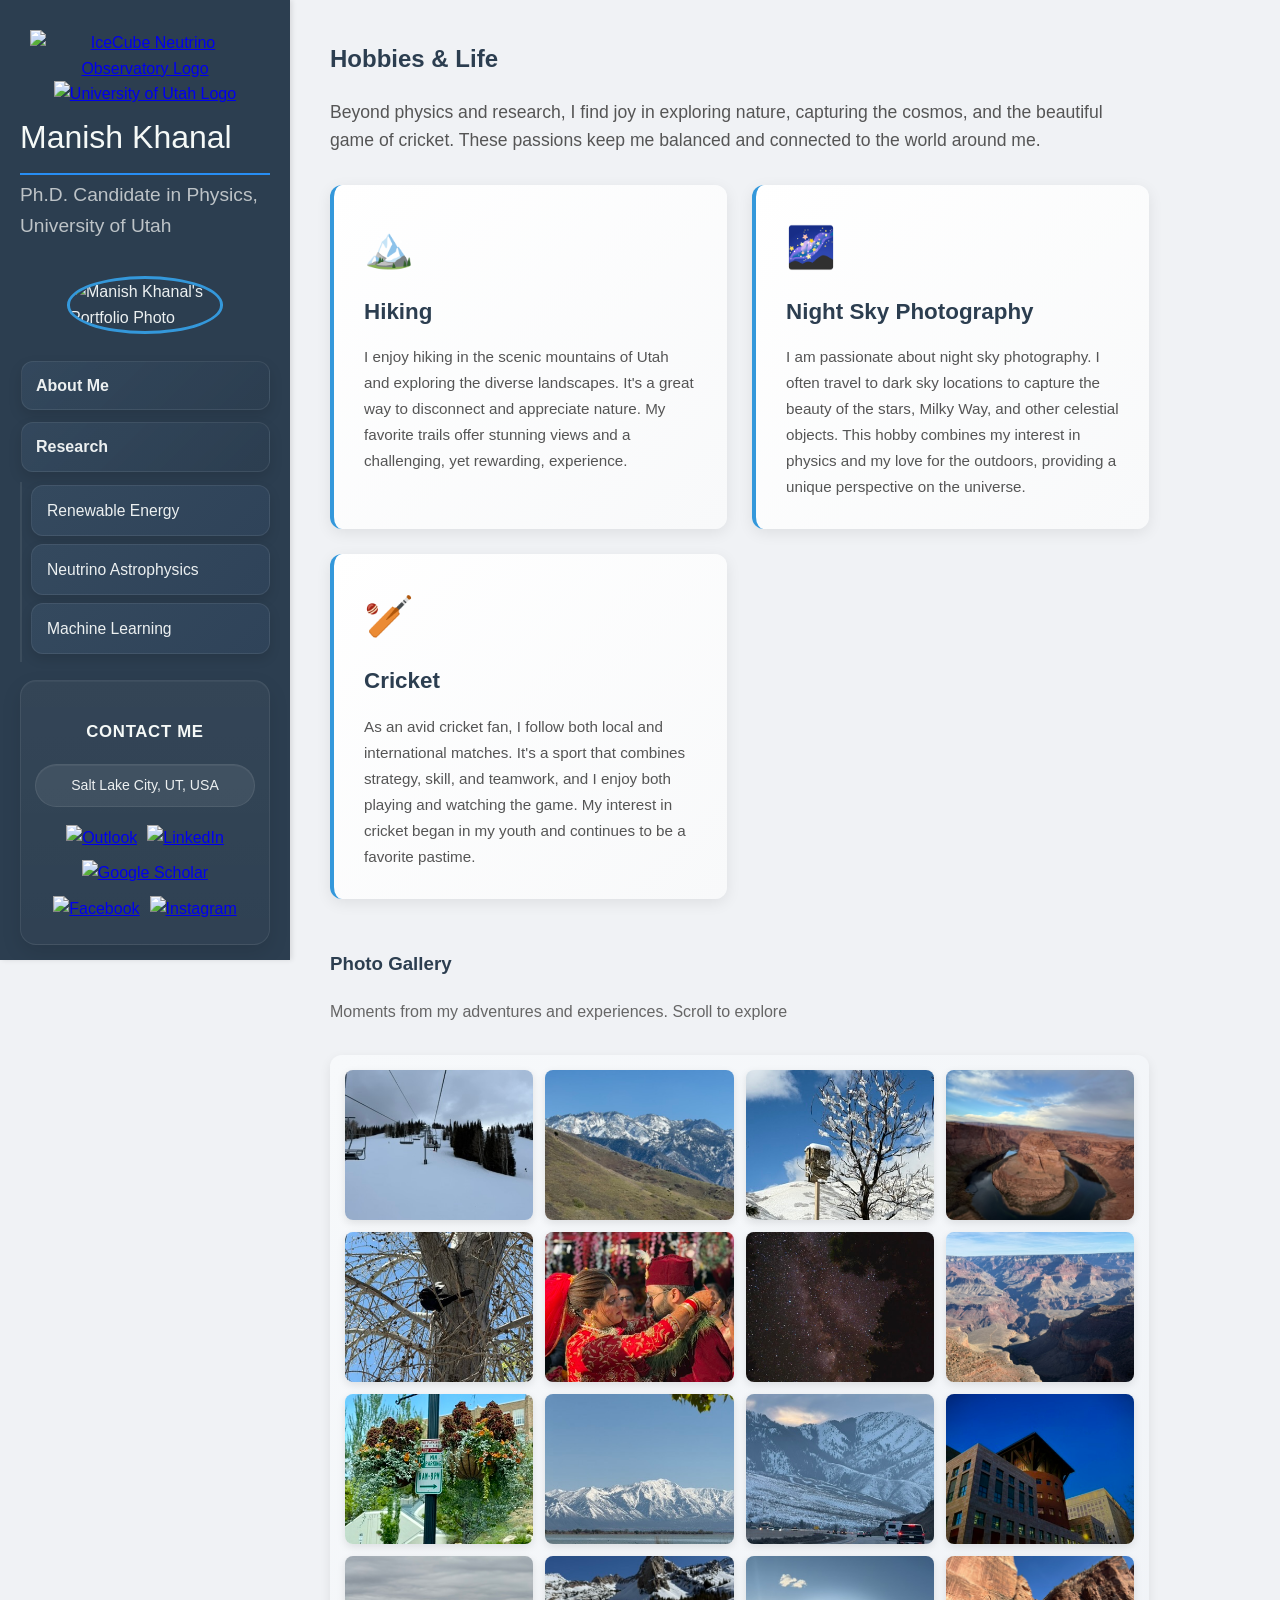
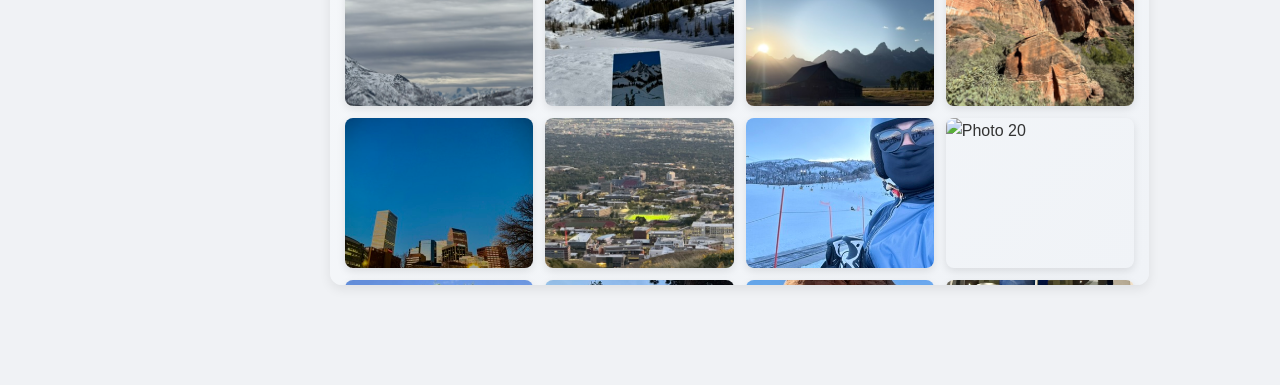
==== commit 7a26c28f: "small change" ====
--- a/hobbies.html
+++ b/hobbies.html
@@ -23,7 +23,7 @@
             <img src="images/portfolio.jpeg" alt="Manish Khanal's Portfolio Photo" class="portfolio-photo">
 
             <a href="index.html#about" class="nav-link">About Me</a>
-            <a href="index.html#research" class="nav-link">My Research</a>
+            <a href="index.html#research" class="nav-link">Research</a>
         
             <ul class="nav-links-list">
                 <li><a href="index.html#solar-panels" class="sub-nav-link">Renewable Energy</a></li>
@@ -33,7 +33,7 @@
         
             <div class="contact-section">
                 <h4>Contact Me</h4>
-                <p class="location-text">Salt Lake City, UT, USA</p>
+                <p class="location-text"><a href="https://www.google.com/maps/place/University+of+Utah" target="_blank" rel="noopener noreferrer">Salt Lake City, UT, USA</a></p>
                 <div class="contact-logos">
                     <a href="mailto:manish.khanal@utah.edu" target="_blank"><img src="images/outlook.png" alt="Outlook"></a>
                     <a href="https://www.linkedin.com/in/manish-khanal-b18b06b3/" target="_blank"><img src="images/linkedin.png" alt="LinkedIn"></a>
@@ -75,7 +75,7 @@
 
                 <!-- Photo Gallery -->
                 <h3 style="margin-top: 50px; margin-bottom: 20px;">Photo Gallery</h3>
-                <p style="color: #666; margin-bottom: 25px;">All 95 moments from my adventures and experiences - Scroll to explore</p>
+                <p style="color: #666; margin-bottom: 25px;">Moments from my adventures and experiences. Scroll to explore</p>
 
                 <div class="hobbies-full-gallery">
                     <img src="Hobbies_and_Life/017B1851-C18F-4CE0-9D3B-BD7426C7AF99_4_5005_c.jpeg" alt="Photo 1">
--- a/style.css
+++ b/style.css
@@ -570,6 +570,29 @@
     background: #3498db;
 }
 
+.research-pop-title {
+    display: inline-block;
+    margin-bottom: 10px;
+    padding: 10px 18px;
+    border-radius: 14px;
+    background: linear-gradient(135deg, #e8f4ff 0%, #d9ecff 100%);
+    border: 1px solid #bfdcf7;
+    box-shadow: 0 8px 20px rgba(52, 152, 219, 0.2);
+    letter-spacing: 0.2px;
+}
+
+.research-pop-intro {
+    margin: 8px 0 20px;
+    padding: 12px 16px;
+    border-left: 5px solid #3498db;
+    border-radius: 10px;
+    background: linear-gradient(135deg, #f8fcff 0%, #eef7ff 100%);
+    color: #1f3c56;
+    font-size: 1.06em;
+    font-weight: 600;
+    box-shadow: 0 6px 14px rgba(0, 0, 0, 0.06);
+}
+
 .back-to-research {
     display: inline-block;
     margin-bottom: 20px;
@@ -761,6 +784,15 @@
     box-shadow: inset 0 1px 0 rgba(255,255,255,0.05);
 }
 
+.location-text a {
+    color: inherit;
+    text-decoration: none;
+}
+
+.location-text a:hover {
+    text-decoration: underline;
+}
+
 .portfolio-photo {
     width: 150px;
     height: 150px;
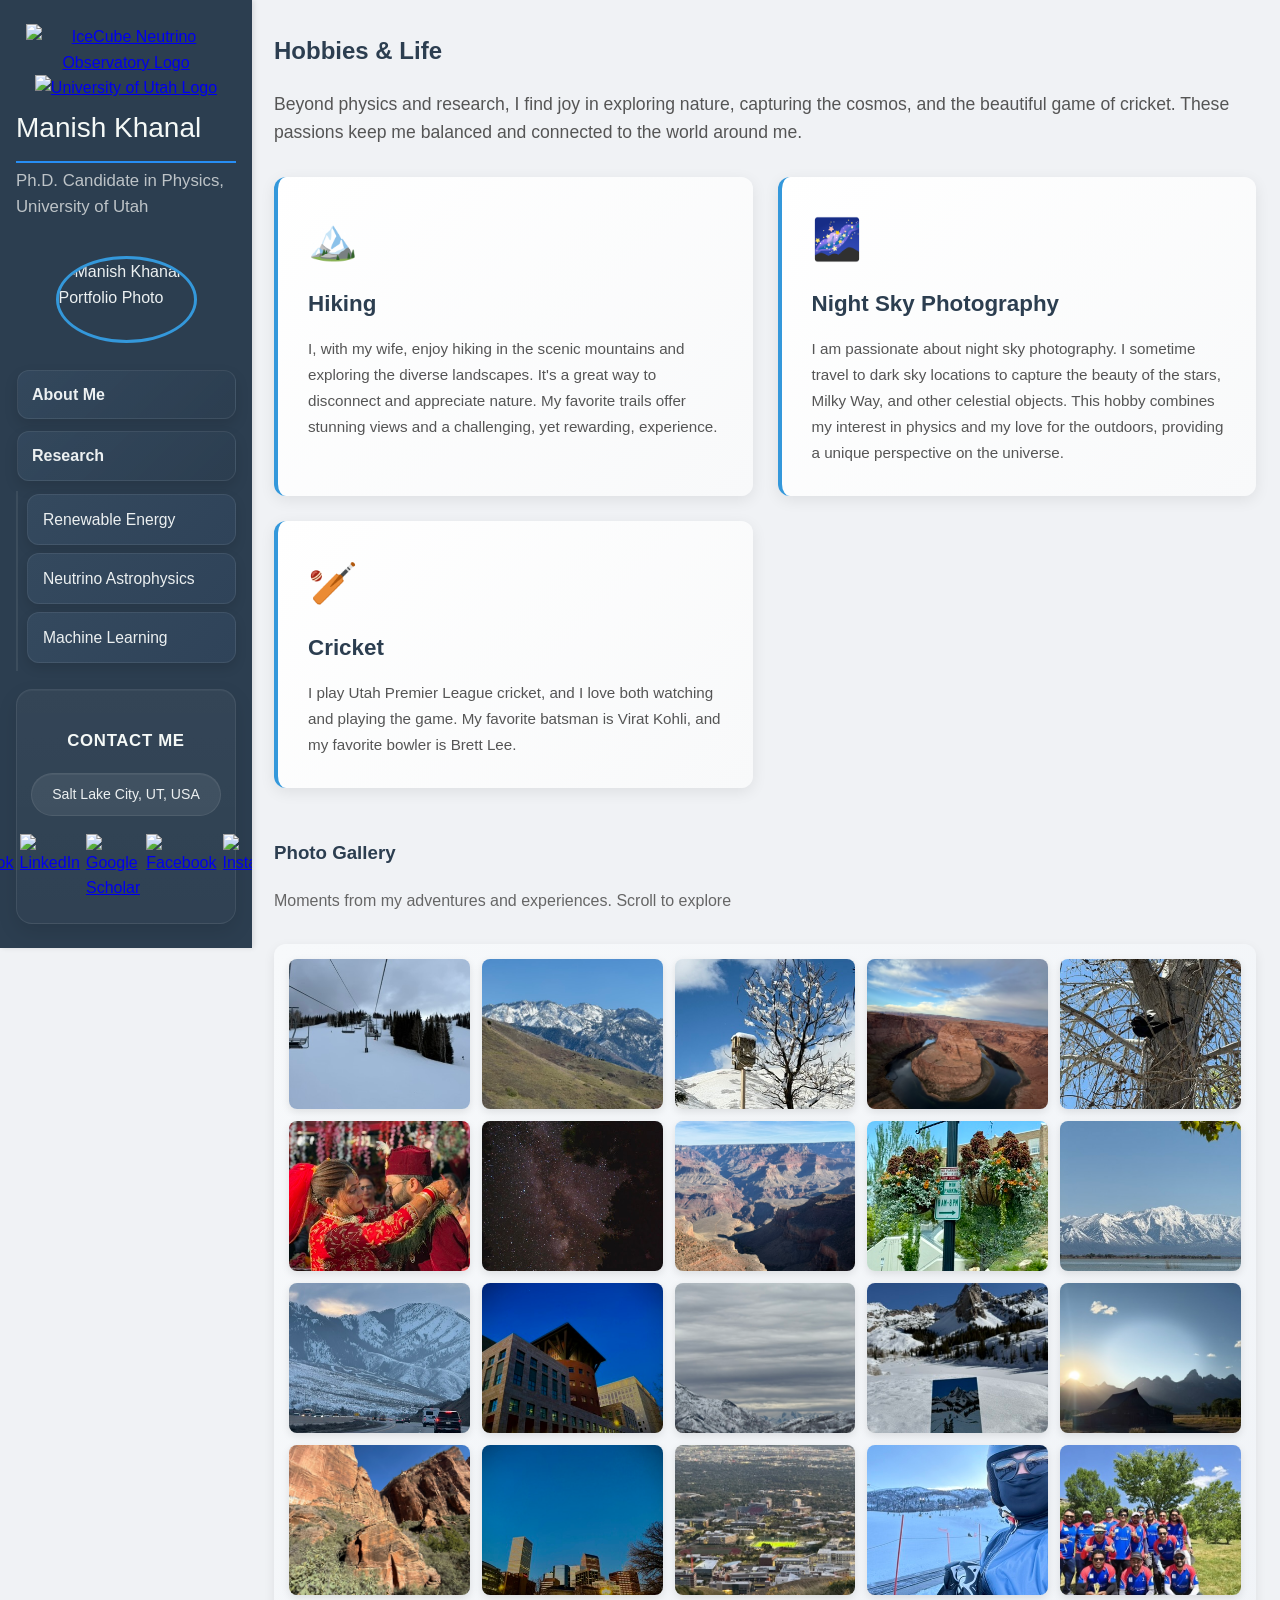
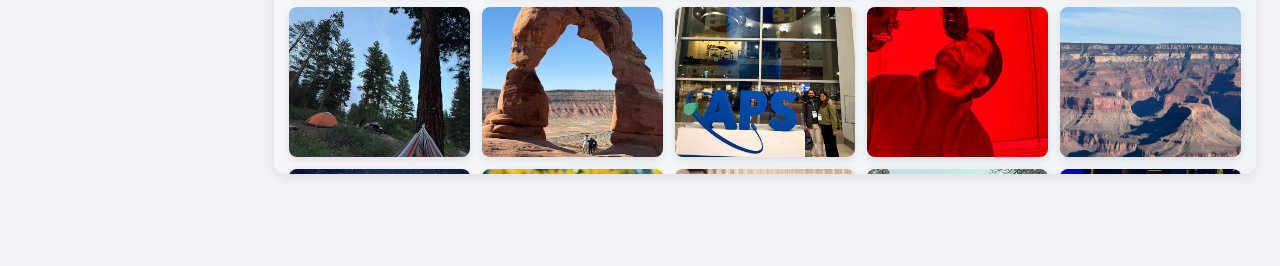
==== commit caf28b8f: "small change" ====
--- a/hobbies.html
+++ b/hobbies.html
@@ -55,21 +55,27 @@
                     <div class="hobby-card">
                         <div class="hobby-card-icon">🏔️</div>
                         <h3>Hiking</h3>
-                        <p>I enjoy hiking in the scenic mountains of Utah and exploring the diverse landscapes. It's a great way to disconnect and appreciate nature. My favorite trails offer stunning views and a challenging, yet rewarding, experience.</p>
+                        <p>I, with my wife, enjoy hiking in the scenic mountains and exploring the diverse 
+                            landscapes. It's a great way to disconnect and appreciate nature. My favorite 
+                            trails offer stunning views and a challenging, yet rewarding, experience.</p>
                     </div>
 
                     <!-- Night Sky Photography Card -->
                     <div class="hobby-card">
                         <div class="hobby-card-icon">🌌</div>
                         <h3>Night Sky Photography</h3>
-                        <p>I am passionate about night sky photography. I often travel to dark sky locations to capture the beauty of the stars, Milky Way, and other celestial objects. This hobby combines my interest in physics and my love for the outdoors, providing a unique perspective on the universe.</p>
+                        <p>I am passionate about night sky photography. I sometime travel to dark sky locations to 
+                            capture the beauty of the stars, Milky Way, and other celestial objects. This hobby 
+                            combines my interest in physics and my love for the outdoors, providing a unique 
+                            perspective on the universe.</p>
                     </div>
 
                     <!-- Cricket Card -->
                     <div class="hobby-card">
                         <div class="hobby-card-icon">🏏</div>
                         <h3>Cricket</h3>
-                        <p>As an avid cricket fan, I follow both local and international matches. It's a sport that combines strategy, skill, and teamwork, and I enjoy both playing and watching the game. My interest in cricket began in my youth and continues to be a favorite pastime.</p>
+                        <p>I play Utah Premier League cricket, and I love both watching and playing the game. 
+                            My favorite batsman is Virat Kohli, and my favorite bowler is Brett Lee.</p>
                     </div>
                 </div>
 
@@ -97,7 +103,7 @@
                     <img src="Hobbies_and_Life/2574C256-F25F-4135-A7C7-E0B39E336A6D_4_5005_c.jpeg" alt="Photo 17">
                     <img src="Hobbies_and_Life/27EC3EE4-7482-46DE-B541-2841F70E9678_4_5005_c.jpeg" alt="Photo 18">
                     <img src="Hobbies_and_Life/283A55C3-E76D-4236-836A-84B847E29D2D_4_5005_c.jpeg" alt="Photo 19">
-                    <img src="Hobbies_and_Life/28D03ABA-412A-4B46-9E7B-F49E2B3E1EFC_4_5005_c.jpeg" alt="Photo 20">
+                    <!-- <img src="Hobbies_and_Life/28D03ABA-412A-4B46-9E7B-F49E2B3E1EFC_4_5005_c.jpeg" alt="Photo 20"> -->
                     <img src="Hobbies_and_Life/29BD7548-A1A5-4A00-8FA9-CE3C83A9507F_4_5005_c.jpeg" alt="Photo 21">
                     <img src="Hobbies_and_Life/2A7D5CB9-CFBB-404C-84B3-2D0B031C0FB7_4_5005_c.jpeg" alt="Photo 22">
                     <img src="Hobbies_and_Life/328C292C-ACB4-463E-9B6A-D1FBA8773172_4_5005_c.jpeg" alt="Photo 23">
@@ -116,10 +122,10 @@
                     <img src="Hobbies_and_Life/68F6398B-9B5F-41B8-A2F7-E7B289EA7EE5_4_5005_c.jpeg" alt="Photo 36">
                     <img src="Hobbies_and_Life/6AEF536D-B340-4811-AAA9-39ED4401DD2D_1_105_c.jpeg" alt="Photo 37">
                     <img src="Hobbies_and_Life/6DEE94D6-A308-4168-937D-C639CE0ECFAA_4_5005_c.jpeg" alt="Photo 38">
-                    <img src="Hobbies_and_Life/755C970A-D46C-48BA-B45D-722233A485D2_4_5005_c.jpeg" alt="Photo 39">
+                    <!-- <img src="Hobbies_and_Life/755C970A-D46C-48BA-B45D-722233A485D2_4_5005_c.jpeg" alt="Photo 39"> -->
                     <img src="Hobbies_and_Life/75F65614-8A7F-4EC7-98BC-AAC090F81337_4_5005_c.jpeg" alt="Photo 40">
                     <img src="Hobbies_and_Life/770E0D47-4795-49D0-A3F7-C11B08E0022B_4_5005_c.jpeg" alt="Photo 41">
-                    <img src="Hobbies_and_Life/78DE16F9-B5F-41B8-A2F7-E7B289EA7EE5_4_5005_c.jpeg" alt="Photo 42">
+                    <!-- <img src="Hobbies_and_Life/78DE16F9-B5F-41B8-A2F7-E7B289EA7EE5_4_5005_c.jpeg" alt="Photo 42"> -->
                     <img src="Hobbies_and_Life/7AB1F613-7265-4E32-92A2-F49BCC9F9A1B_4_5005_c.jpeg" alt="Photo 43">
                     <img src="Hobbies_and_Life/7AB3187D-154A-4450-92E6-472C00BB0FD3_4_5005_c.jpeg" alt="Photo 44">
                     <img src="Hobbies_and_Life/7E27D6EB-070A-4D03-8296-A8BAAF79C680_4_5005_c.jpeg" alt="Photo 45">
--- a/style.css
+++ b/style.css
@@ -593,6 +593,60 @@
     box-shadow: 0 6px 14px rgba(0, 0, 0, 0.06);
 }
 
+/* Media Coverage Section */
+.media-coverage-list {
+    display: flex;
+    flex-direction: column;
+    gap: 14px;
+    margin: 16px 0 20px;
+}
+
+.media-item {
+    padding: 14px 16px;
+    border-left: 4px solid #3498db;
+    border-radius: 10px;
+    background: linear-gradient(135deg, #f9fcfe 0%, #eef6fc 100%);
+    box-shadow: 0 4px 12px rgba(0, 0, 0, 0.04);
+    transition: transform 0.25s ease, box-shadow 0.25s ease;
+}
+
+.media-item:hover {
+    transform: translateX(4px);
+    box-shadow: 0 6px 14px rgba(0, 0, 0, 0.08);
+}
+
+.media-item h4 {
+    margin: 0 0 6px;
+    font-size: 0.98em;
+    color: #2c3e50;
+}
+
+.media-item h4 a {
+    color: #3498db;
+    text-decoration: none;
+    font-weight: 600;
+    transition: color 0.25s ease;
+}
+
+.media-item h4 a:hover {
+    color: #2980b9;
+    text-decoration: underline;
+}
+
+.media-item .media-meta {
+    margin: 0 0 8px;
+    font-size: 0.85em;
+    color: #7f8c8d;
+    font-style: italic;
+}
+
+.media-item p {
+    margin: 0;
+    font-size: 0.95em;
+    color: #566573;
+    line-height: 1.5;
+}
+
 .back-to-research {
     display: inline-block;
     margin-bottom: 20px;
@@ -739,14 +793,14 @@
 .contact-logos {
     display: flex;
     justify-content: center; /* Center the logos horizontally */
-    flex-wrap: wrap;
-    gap: 10px;
+    flex-wrap: nowrap;
+    gap: 6px;
     width: 100%; /* Explicitly set this to ensure centering works */
     margin-bottom: 10px;
 }
 
 .contact-logos img {
-    height: 38px;
+    height: 32px;
     width: auto;
     margin-bottom: 0;
     transition: transform 0.2s ease, filter 0.2s ease;
@@ -806,6 +860,386 @@
     margin-right: auto;
 }
 
+
+/* ============================================ */
+/* LAPTOP / SMALL DESKTOP RESPONSIVENESS */
+/* ============================================ */
+
+@media (max-width: 1280px) {
+    .nav-sidebar {
+        width: 220px;
+        padding: 24px 16px;
+    }
+
+    .content-area {
+        margin-left: 250px;
+        padding: 32px 24px;
+    }
+
+    .content-section {
+        width: 100%;
+    }
+
+    .nav-title {
+        font-size: 1.75em;
+    }
+
+    .nav-subtitle {
+        font-size: 1.05em;
+    }
+
+    .portfolio-photo {
+        width: 135px;
+        height: 135px;
+    }
+
+    .research-card-grid,
+    .hobbies-preview-grid,
+    .hobby-cards-grid {
+        gap: 14px;
+    }
+
+    .research-card-grid {
+        grid-template-columns: repeat(auto-fit, minmax(220px, 1fr));
+    }
+
+    .hobbies-preview-grid {
+        grid-template-columns: repeat(auto-fit, minmax(180px, 1fr));
+    }
+
+    .manual-slider--compact .slider-track img {
+        width: 200px;
+        height: 135px;
+    }
+
+    .manual-slider--large .slider-track img {
+        width: 225px;
+        height: 155px;
+    }
+}
+
+
+/* ============================================ */
+/* MOBILE RESPONSIVENESS - TABLET & SMALL DEVICES */
+/* ============================================ */
+
+@media (max-width: 768px) {
+    /* Adjust sidebar for tablets */
+    .nav-sidebar {
+        width: 200px;
+        padding: 20px 15px;
+        position: fixed;
+        height: 100vh;
+        z-index: 100;
+    }
+
+    /* Reduce sidebar width impact on content */
+    .content-area {
+        margin-left: 200px;
+        padding: 30px 20px;
+    }
+
+    .nav-title {
+        font-size: 1.5em;
+    }
+
+    .nav-subtitle {
+        font-size: 0.95em;
+    }
+
+    .portfolio-photo {
+        width: 120px;
+        height: 120px;
+    }
+
+    /* Adjust content section width */
+    .content-section {
+        width: 100%;
+    }
+
+    /* Stack grids on smaller screens */
+    .research-card-grid {
+        grid-template-columns: 1fr;
+    }
+
+    .hobbies-preview-grid {
+        grid-template-columns: repeat(auto-fit, minmax(200px, 1fr));
+    }
+
+    .hobby-cards-grid {
+        grid-template-columns: 1fr;
+    }
+
+    .education-timeline {
+        display: block;
+    }
+
+    /* Reduce heading sizes */
+    h2 {
+        font-size: 1.6em;
+    }
+
+    h3 {
+        font-size: 1.2em;
+    }
+
+    /* Adjust button sizes */
+    .cv-link,
+    .github-link,
+    .research-cta-link {
+        padding: 10px 16px;
+        font-size: 0.9em;
+    }
+
+    /* Adjust slider for tablets */
+    .manual-slider--compact .slider-track img {
+        width: 180px;
+        height: 120px;
+    }
+
+    .manual-slider--large .slider-track img {
+        width: 200px;
+        height: 140px;
+    }
+
+    /* Research pills wrap better */
+    .research-pill-row {
+        gap: 8px;
+    }
+
+    .research-pill {
+        font-size: 0.85em;
+        padding: 6px 10px;
+    }
+}
+
+/* ============================================ */
+/* MOBILE RESPONSIVENESS - SMARTPHONES */
+/* ============================================ */
+
+@media (max-width: 480px) {
+    /* Convert sidebar to top navigation */
+    .main-container {
+        flex-direction: column;
+    }
+
+    .nav-sidebar {
+        width: 100%;
+        height: auto;
+        position: static;
+        padding: 20px;
+        overflow-y: visible;
+        max-height: none;
+        z-index: 10;
+        box-shadow: 0 2px 5px rgba(0, 0, 0, 0.1);
+    }
+
+    /* Content area takes full width */
+    .content-area {
+        margin-left: 0;
+        padding: 20px 15px;
+        width: 100%;
+    }
+
+    /* Responsive title */
+    .nav-title {
+        font-size: 1.3em;
+        margin-bottom: 8px;
+    }
+
+    .nav-subtitle {
+        font-size: 0.85em;
+        margin-bottom: 15px;
+    }
+
+    /* Make portfolio photo smaller */
+    .portfolio-photo {
+        width: 100px;
+        height: 100px;
+        margin-bottom: 15px;
+    }
+
+    /* Logo header on mobile */
+    .logo-header {
+        gap: 10px;
+        margin-bottom: 15px;
+    }
+
+    .logo {
+        width: 40px;
+        height: 40px;
+    }
+
+    /* Navigation links smaller on mobile */
+    .nav-link {
+        font-size: 0.9em;
+        padding: 8px 12px;
+        margin-top: 8px;
+    }
+
+    .sub-nav-link {
+        font-size: 0.75em;
+        padding: 6px 8px;
+    }
+
+    /* Adjust content section */
+    .content-section {
+        width: 100%;
+        margin-bottom: 40px;
+    }
+
+    /* Responsive headings */
+    h2 {
+        font-size: 1.4em;
+        margin-bottom: 12px;
+    }
+
+    h3 {
+        font-size: 1.1em;
+    }
+
+    h4 {
+        font-size: 1em;
+    }
+
+    /* Full-width cards */
+    .research-card-grid {
+        grid-template-columns: 1fr;
+        gap: 12px;
+    }
+
+    .hobbies-preview-grid {
+        grid-template-columns: 1fr;
+        gap: 15px;
+    }
+
+    .hobby-cards-grid {
+        grid-template-columns: 1fr;
+        gap: 15px;
+    }
+
+    /* Responsive sliders */
+    .manual-slider--compact .slider-track img {
+        width: 150px;
+        height: 100px;
+    }
+
+    .manual-slider--large .slider-track img {
+        width: 160px;
+        height: 110px;
+    }
+
+    .manual-slider {
+        gap: 5px;
+    }
+
+    .slider-button {
+        width: 32px;
+        height: 32px;
+        font-size: 1.2rem;
+    }
+
+    /* About links stack on mobile */
+    .about-links {
+        flex-direction: column;
+        gap: 10px;
+    }
+
+    .cv-link,
+    .github-link {
+        width: 100%;
+        text-align: center;
+        padding: 10px 15px;
+    }
+
+    .research-cta-link {
+        display: inline-block;
+        padding: 10px 15px;
+        font-size: 0.9em;
+    }
+
+    /* Photo gallery responsive */
+    .hobbies-full-gallery {
+        grid-template-columns: repeat(auto-fit, minmax(120px, 1fr));
+        gap: 8px;
+    }
+
+    /* Contact section on mobile */
+    .contact-section h4 {
+        font-size: 1em;
+        margin-bottom: 8px;
+    }
+
+    .location-text {
+        font-size: 0.9em;
+    }
+
+    .contact-logos {
+        gap: 8px;
+    }
+
+    .contact-logos a img {
+        width: 28px;
+        height: 28px;
+    }
+
+    /* Research pills responsive */
+    .research-pill-row {
+        gap: 6px;
+    }
+
+    .research-pill {
+        font-size: 0.8em;
+        padding: 5px 8px;
+    }
+
+    /* Media coverage items */
+    .media-item {
+        padding: 12px 14px;
+    }
+
+    .media-item h4 {
+        font-size: 0.9em;
+    }
+
+    .media-item p {
+        font-size: 0.85em;
+    }
+
+    /* Reduce section spacing on mobile */
+    .manual-slider--compact {
+        margin: 20px 0;
+    }
+
+    .manual-slider--large {
+        margin: 20px 0;
+    }
+
+    /* Better text readability */
+    p {
+        font-size: 0.95em;
+    }
+
+    /* List items on mobile */
+    .cv-list {
+        padding-left: 15px;
+        font-size: 0.9em;
+    }
+
+    .cv-list li {
+        margin-bottom: 6px;
+    }
+
+    /* Education timeline mobile */
+    .education-timeline {
+        display: block;
+    }
+
+    .education-item {
+        margin-bottom: 15px;
+    }
+}
+
 /* Hobby Cards Grid */
 .hobby-cards-grid {
     display: grid;
